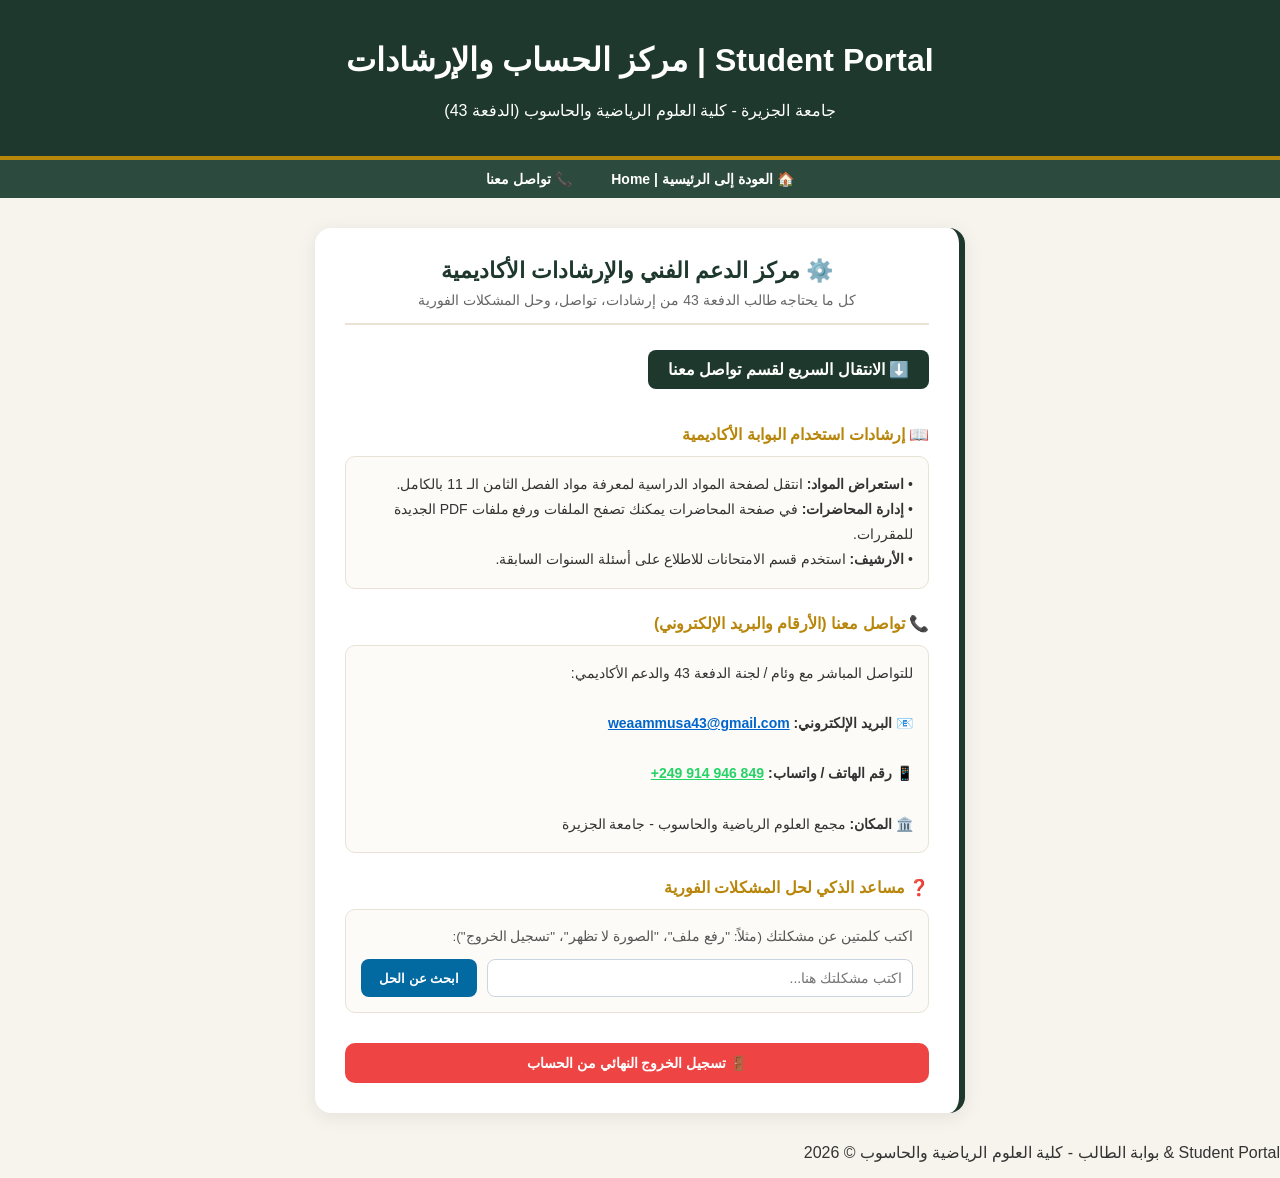
==== account.html @ d5df07d4 "Update account.html" ====
<!DOCTYPE html>
<html lang="ar" dir="rtl">

<head>
    <meta charset="UTF-8">
    <meta name="viewport" content="width=device-width, initial-scale=1.0">
    <title>Student Portal - إعدادات الحساب والمساعدة | Account & Help</title>
    <link rel="stylesheet" href="style.css">
    <style>
        /* إضافة خاصية الانتقال السلس عند الضغط على الروابط الداخلية */
        html {
            scroll-behavior: smooth;
        }

        .account-container {
            max-width: 650px;
            margin: 30px auto;
            background: #fff;
            padding: 30px;
            border-radius: 16px;
            box-shadow: 0 4px 20px rgba(0,0,0,0.08);
            border-right: 6px solid #1e382d;
        }

        .account-header {
            text-align: center;
            border-bottom: 2px solid #e8e3d5;
            padding-bottom: 15px;
            margin-bottom: 25px;
        }

        .account-header h2 {
            color: #1e382d;
            margin: 0 0 8px 0;
            font-size: 22px;
        }

        .account-header p {
            color: #666;
            font-size: 14px;
            margin: 0;
        }

        .menu-section {
            margin-bottom: 25px;
        }

        .menu-section h3 {
            color: #b8860b;
            font-size: 16px;
            margin-bottom: 12px;
            display: flex;
            align-items: center;
            gap: 8px;
        }

        .menu-box {
            background: #fdfbf7;
            border: 1px solid #e8e3d5;
            padding: 15px;
            border-radius: 10px;
            font-size: 14px;
            color: #333;
            line-height: 1.8;
        }

        /* تنسيق الأرقام والروابط التفاعلية */
        .interactive-link {
            color: #0066cc;
            text-decoration: underline;
            font-weight: bold;
        }
        .whatsapp-interactive {
            color: #25d366;
            text-decoration: underline;
            font-weight: bold;
            direction: ltr;
            unicode-bidi: embed;
            display: inline-block;
        }

        /* تنسيق أزرار التنقل السريع الداخلية إذا أردتِ استخدامها */
        .quick-nav-btn {
            display: inline-block;
            background-color: #1e382d;
            color: white;
            padding: 10px 20px;
            border-radius: 8px;
            text-decoration: none;
            font-weight: bold;
            margin-bottom: 20px;
        }
        .quick-nav-btn:hover {
            background-color: #2b533f;
        }

        /* تنسيق مربع البحث التفاعلي للمشكلات */
        .help-search-box {
            display: flex;
            gap: 10px;
            margin-top: 10px;
        }
        .help-search-box input {
            flex: 1;
            padding: 10px;
            border: 1px solid #cbd5e1;
            border-radius: 8px;
            font-size: 14px;
        }
        .help-search-box button {
            background: #0369a1;
            color: white;
            border: none;
            padding: 10px 18px;
            border-radius: 8px;
            cursor: pointer;
            font-weight: bold;
        }
        .help-search-box button:hover { background: #0284c7; }
        
        .solution-result {
            margin-top: 12px;
            padding: 12px;
            background: #e0f2fe;
            border-right: 4px solid #0284c7;
            border-radius: 6px;
            font-size: 13.5px;
            color: #0369a1;
            display: none;
        }

        .actions-grid {
            display: grid;
            grid-template-columns: 1fr;
            gap: 15px;
            margin-top: 30px;
        }

        .btn-logout {
            background: #ef4444;
            color: white;
            padding: 12px;
            border-radius: 10px;
            text-align: center;
            text-decoration: none;
            font-weight: bold;
            font-size: 14px;
            display: block;
            transition: background 0.3s;
        }
        .btn-logout:hover { background: #dc2626; }
    </style>
</head>

<body>

    <header>
        <h1>Student Portal | مركز الحساب والإرشادات</h1>
        <p>جامعة الجزيرة - كلية العلوم الرياضية والحاسوب (الدفعة 43)</p>
    </header>

    <nav>
        <ul>
            <li><a href="index.html">🏠 العودة إلى الرئيسية | Home</a></li>
            <!-- زر تواصل معنا في شريط التنقل العلوي ينقلك مباشرة للقسم في الأسفل -->
            <li><a href="#contact-section">📞 تواصل معنا</a></li>
        </ul>
    </nav>

    <main>
        <div class="account-container">
            
            <div class="account-header">
                <h2>⚙️ مركز الدعم الفني والإرشادات الأكاديمية</h2>
                <p>كل ما يحتاجه طالب الدفعة 43 من إرشادات، تواصل، وحل المشكلات الفورية</p>
            </div>

            <!-- زر سريع داخل الصفحة يوصلك لقسم التواصل أيضاً -->
            <a href="#contact-section" class="quick-nav-btn">⬇️ الانتقال السريع لقسم تواصل معنا</a>

            <!-- 1. صفحة الإرشادات ودليل الاستخدام -->
            <div class="menu-section">
                <h3>📖 إرشادات استخدام البوابة الأكاديمية</h3>
                <div class="menu-box">
                    • <strong>استعراض المواد:</strong> انتقل لصفحة المواد الدراسية لمعرفة مواد الفصل الثامن الـ 11 بالكامل.<br>
                    • <strong>إدارة المحاضرات:</strong> في صفحة المحاضرات يمكنك تصفح الملفات ورفع ملفات PDF الجديدة للمقررات.<br>
                    • <strong>الأرشيف:</strong> استخدم قسم الامتحانات للاطلاع على أسئلة السنوات السابقة.
                </div>
            </div>

            <!-- 2. قسم تواصل معنا (أعطيناه الـ id المطلوب عشان الزر ينقله ليهو تماماً) -->
            <div class="menu-section" id="contact-section">
                <h3>📞 تواصل معنا (الأرقام والبريد الإلكتروني)</h3>
                <div class="menu-box">
                    للتواصل المباشر مع وئام / لجنة الدفعة 43 والدعم الأكاديمي:<br><br>
                    
                    📧 <strong>البريد الإلكتروني:</strong> 
                    <a href="mailto:weaammusa43@gmail.com" class="interactive-link">weaammusa43@gmail.com</a><br><br>
                    
                    📱 <strong>رقم الهاتف / واتساب:</strong> 
                    <a href="https://wa.me/249914946849" target="_blank" class="whatsapp-interactive">+249 914 946 849</a><br><br>
                    
                    🏛️ <strong>المكان:</strong> مجمع العلوم الرياضية والحاسوب - جامعة الجزيرة
                </div>
            </div>

            <!-- 3. زر المساعدة التفاعلي (اكتب مشكلتك ويظهر حلها) -->
            <div class="menu-section">
                <h3>❓ مساعد الذكي لحل المشكلات الفورية</h3>
                <div class="menu-box">
                    <p style="margin: 0 0 8px 0; font-size: 13.5px; color: #555;">اكتب كلمتين عن مشكلتك (مثلاً: "رفع ملف"، "الصورة لا تظهر"، "تسجيل الخروج"):</p>
                    <div class="help-search-box">
                        <input type="text" id="problemInput" placeholder="اكتب مشكلتك هنا...">
                        <button onclick="findSolution()">ابحث عن الحل</button>
                    </div>
                    <div id="solutionBox" class="solution-result"></div>
                </div>
            </div>

            <!-- زر تسجيل الخروج النهائي -->
            <div class="actions-grid">
                <a href="login.html" onclick="return confirm('هل أنت متأكد من رغبتك في تسجيل الخروج النهائي من البوابة؟');" class="btn-logout">🚪 تسجيل الخروج النهائي من الحساب</a>
            </div>

        </div>
    </main>

    <footer>
        <p>Student Portal & بوابة الطالب - كلية العلوم الرياضية والحاسوب © 2026</p>
    </footer>

    <script>
        // دالة تفاعلية ذكية للبحث عن حل المشكلة
        function findSolution() {
            const input = document.getElementById('problemInput').value.trim().toLowerCase();
            const solutionBox = document.getElementById('solutionBox');
            
            if (input === "") {
                solutionBox.style.display = "block";
                solutionBox.innerHTML = "⚠️ الرجاء كتابة وصف قصير للمشكلة أولاً.";
                return;
            }

            let solutionText = "";

            if (input.includes("رفع") || input.includes("ملف") || input.includes("pdf")) {
                solutionText = "💡 <strong>الحل:</strong> يمكنك رفع ملفات PDF مباشرة عبر صفحة المحاضرات أو الامتحانات من خلال خانة 'رفع محاضرة جديدة' واختيار الملف ثم الضغط على زر الرفع.";
            } else if (input.includes("صورة") || input.includes("شعار")) {
                solutionText = "💡 <strong>الحل:</strong> تأكد أن الصورة مرفوعة داخل مجلد `image` باسم `image.jpg` وأن مسار الاستدعاء في الكود هو `image/image.jpg`.";
            } else if (input.includes("خروج") || input.includes("تسجيل")) {
                solutionText = "💡 <strong>الحل:</strong> يمكنك تسجيل الخروج الآمن في أي وقت بالضغط على زر 'تسجيل الخروج' الأحمر في أسفل هذه الصفحة أو من القائمة الرئيسية.";
            } else if (input.includes("جدول") || input.includes("مادة") || input.includes("مواد")) {
                solutionText = "💡 <strong>الحل:</strong> مواد الفصل الثامن الـ 11 موزعة بالكامل في صفحة 'المواد الدراسية' وصفحة 'المحاضرات' حسب الجدول الرسمي للكلية.";
            } else {
                solutionText = "💡 <strong>الحل العام:</strong> لم نتمكن من مطابقة مشكلتك بدقة، يمكنك مراسلتنا مباشرة عبر الواتساب أو البريد الإلكتروني الموضح أعلاه وسيقوم الدعم بمساعدتك فوراً!";
            }

            solutionBox.style.display = "block";
            solutionBox.innerHTML = solutionText;
        }
    </script>
</body>
</html>
---- style.css ----
/* ================= إعدادات التجاوب الشاملة لكل الشاشات ================= */
* {
    box-sizing: border-box;
}

body {
    font-family: 'Cairo', 'Segoe UI', Tahoma, Geneva, Verdana, sans-serif;
    background-color: #f7f4ed;
    color: #333;
    margin: 0;
    padding: 0;
    direction: rtl;
}

/* الهيدر المتجاوب */
header, .main-header {
    background-color: #1e382d;
    color: white;
    padding: 20px;
    text-align: center;
    position: relative;
    border-bottom: 4px solid #b8860b;
}

.header-buttons {
    position: absolute;
    top: 15px;
    right: 15px;
    left: 15px;
    display: flex;
    justify-content: space-between;
    align-items: center;
    gap: 8px;
}

/* الأزرار العلوية */
.logout-btn, .theme-toggle-btn, .lang-toggle-btn {
    background: rgba(255, 255, 255, 0.15);
    color: white;
    padding: 6px 12px;
    border-radius: 6px;
    border: 1px solid rgba(255, 255, 255, 0.3);
    font-size: 12px;
    cursor: pointer;
    text-decoration: none;
    transition: background 0.3s;
}

.logout-btn:hover, .theme-toggle-btn:hover, .lang-toggle-btn:hover {
    background: rgba(255, 255, 255, 0.3);
}

/* القائمة الرئيسية (Navigation) */
nav {
    background-color: #2c4a3e;
    padding: 10px;
}

nav ul {
    list-style: none;
    padding: 0;
    margin: 0;
    display: flex;
    justify-content: center;
    flex-wrap: wrap;
    gap: 15px;
}

nav ul li a {
    color: white;
    text-decoration: none;
    font-size: 14px;
    font-weight: 600;
    padding: 6px 12px;
    border-radius: 4px;
    transition: background 0.2s;
}

nav ul li a:hover {
    background-color: #b8860b;
}

/* المحتوى الرئيسي */
main {
    max-width: 1000px;
    margin: 20px auto;
    padding: 0 15px;
}

/* الجداول والبطاقات المتجاوبة لمنع الخروج عن الشاشة */
table {
    width: 100%;
    border-collapse: collapse;
    background: #fff;
    border-radius: 8px;
    overflow: hidden;
    margin-top: 15px;
    box-shadow: 0 4px 12px rgba(0,0,0,0.05);
}

/* ================= استعلامات الشاشات الصغيرة (Mobile Responsiveness) ================= */
@media (max-width: 768px) {
    header, .main-header {
        padding-top: 60px !important; /* لترك مساحة للأزرار في الموبايل */
    }

    .header-buttons {
        top: 10px;
        right: 10px;
        left: 10px;
    }

    .logout-btn, .theme-toggle-btn, .lang-toggle-btn {
        font-size: 11px !important;
        padding: 4px 8px !important;
    }

    h1 {
        font-size: 1.2rem;
    }

    header p {
        font-size: 0.8rem;
    }

    /* تحويل القائمة العلوية لتكون عمودية أو متراصة بمرونة على الموبايل */
    nav ul {
        flex-direction: column;
        align-items: center;
        gap: 8px;
    }

    /* جعل الجداول تتمرن أفقياً أو تصغر خطوطها لتناسب الشاشات الضيقة */
    table th, table td {
        padding: 10px 8px;
        font-size: 12.5px;
    }

    .admin-controls-box .input-group {
        flex-direction: column;
        align-items: stretch;
    }

    .admin-controls-box input[type="text"], 
    .admin-controls-box input[type="file"], 
    .admin-controls-box button {
        width: 100%;
    }
}
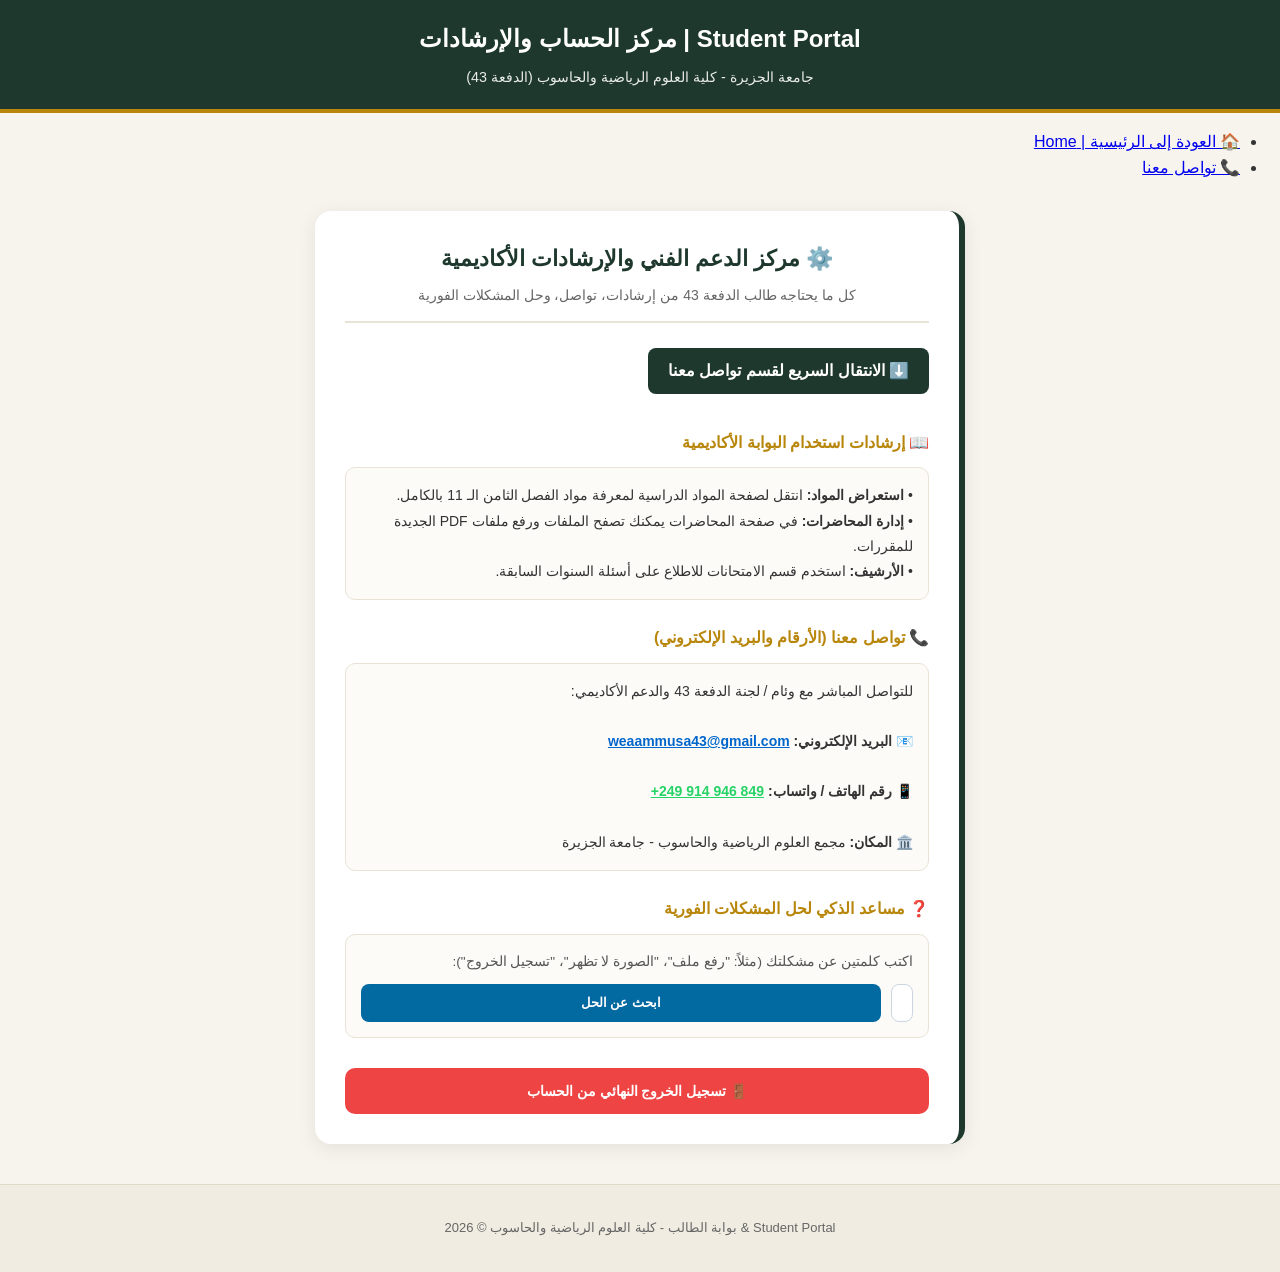
==== commit 3a96580a: "Update account.html" ====
--- a/account.html
+++ b/account.html
@@ -5,7 +5,8 @@
     <meta charset="UTF-8">
     <meta name="viewport" content="width=device-width, initial-scale=1.0">
     <title>Student Portal - إعدادات الحساب والمساعدة | Account & Help</title>
-    <link rel="stylesheet" href="style.css">
+<link rel="stylesheet" href="css/style.css">
+
     <style>
         /* إضافة خاصية الانتقال السلس عند الضغط على الروابط الداخلية */
         html {
--- a/css/style.css
+++ b/css/style.css
@@ -0,0 +1,265 @@
+/* ================= إعدادات التجاوب والشاملة لكل الصفحات ================= */
+* {
+    box-sizing: border-box;
+}
+
+body {
+    font-family: 'Cairo', 'Segoe UI', Tahoma, Geneva, Verdana, sans-serif;
+    background-color: #f7f4ed;
+    color: #333;
+    margin: 0;
+    padding: 0;
+    direction: rtl;
+    line-height: 1.6;
+}
+
+/* الهيدر المتجاوب الموحد لكل الصفحات */
+header, .main-header {
+    background-color: #1e382d;
+    color: white;
+    padding: 20px;
+    text-align: center;
+    position: relative;
+    border-bottom: 4px solid #b8860b;
+}
+
+header h1, .main-header h1 {
+    margin: 0 0 8px 0;
+    font-size: 1.5rem;
+}
+
+header p, .main-header p {
+    margin: 0;
+    font-size: 0.9rem;
+    opacity: 0.9;
+}
+
+/* الأزرار العلوية (إن وجدت في الهيدر) */
+.header-buttons {
+    position: absolute;
+    top: 15px;
+    right: 15px;
+    left: 15px;
+    display: flex;
+    justify-content: space-between;
+    align-items: center;
+    gap: 8px;
+}
+
+/* المحتوى الرئيسي */
+main {
+    max-width: 1000px;
+    margin: 20px auto;
+    padding: 0 15px;
+}
+
+/* البطاقات الترحيبية والمعلوماتية في كل الصفحات */
+.welcome-card, .content-card, .section-box {
+    background: #fff;
+    padding: 22px;
+    border-radius: 14px;
+    margin: 20px 0;
+    box-shadow: 0 4px 15px rgba(0, 0, 0, 0.05);
+    border: 1px solid rgba(184, 134, 11, 0.15);
+}
+
+.welcome-card h2, .content-card h2 {
+    color: #1e382d;
+    margin-top: 0;
+}
+
+/* ================= تنسيق الشعار (الصورة الدائرية البارزة) ================= */
+.hero-logo-container {
+    display: flex;
+    justify-content: center;
+    align-items: center;
+    margin: 15px 0;
+}
+
+.college-logo-large, .login-logo, img[src*="image.jpg"] {
+    width: 180px;
+    height: 180px;
+    border-radius: 50%;
+    object-fit: cover;
+    border: 5px solid #b8860b;
+    box-shadow: 0 6px 20px rgba(30, 56, 45, 0.35), 0 0 0 4px #1e382d;
+    transition: transform 0.3s ease, box-shadow 0.3s ease;
+}
+
+.college-logo-large:hover {
+    transform: scale(1.04);
+    box-shadow: 0 10px 25px rgba(184, 134, 11, 0.4), 0 0 0 4px #1e382d;
+}
+
+/* ================= محطة الإبداع والروابط السريعة (الصفحة الرئيسية) ================= */
+.creative-hub {
+    background: linear-gradient(135deg, #1e382d, #2c4a3e);
+    color: #f7f4ed;
+    padding: 30px;
+    border-radius: 16px;
+    box-shadow: 0 8px 24px rgba(0, 0, 0, 0.15);
+    margin-top: 25px;
+    text-align: center;
+    border-bottom: 5px solid #b8860b;
+    transition: transform 0.3s ease, box-shadow 0.3s ease;
+}
+
+.creative-hub:hover {
+    transform: translateY(-4px);
+    box-shadow: 0 12px 30px rgba(30, 56, 45, 0.25);
+}
+
+.creative-hub h3 {
+    color: #d4af37;
+    margin-top: 0;
+    font-size: 22px;
+    margin-bottom: 12px;
+}
+
+.quick-links-grid {
+    display: grid;
+    grid-template-columns: repeat(auto-fit, minmax(140px, 1fr));
+    gap: 12px;
+    margin-top: 20px;
+}
+
+.quick-link-btn {
+    background: rgba(255, 255, 255, 0.1);
+    color: #f7f4ed;
+    padding: 12px;
+    border-radius: 10px;
+    text-decoration: none;
+    font-weight: 600;
+    font-size: 14px;
+    border: 1px solid rgba(212, 175, 55, 0.3);
+    transition: all 0.3s ease;
+    display: block;
+    text-align: center;
+}
+
+.quick-link-btn:hover {
+    background: #b8860b;
+    color: #fff;
+    border-color: #b8860b;
+    transform: scale(1.03);
+}
+
+.quick-link-btn:active {
+    transform: scale(0.97);
+}
+
+/* زر تسجيل الخروج الخاص */
+.logout-quick-btn {
+    background: rgba(239, 68, 68, 0.2) !important;
+    border-color: rgba(239, 68, 68, 0.5) !important;
+}
+
+.logout-quick-btn:hover {
+    background: #ef4444 !important;
+    border-color: #ef4444 !important;
+}
+
+/* ================= تنسيق الجداول (صفحة الجداول، المواد، الامتحانات) ================= */
+table {
+    width: 100%;
+    border-collapse: collapse;
+    background: #fff;
+    border-radius: 10px;
+    overflow: hidden;
+    margin-top: 15px;
+    box-shadow: 0 4px 12px rgba(0, 0, 0, 0.05);
+}
+
+table th {
+    background-color: #1e382d;
+    color: white;
+    padding: 14px 15px;
+    text-align: right;
+    font-weight: 600;
+}
+
+table td {
+    padding: 12px 15px;
+    text-align: right;
+    border-bottom: 1px solid #eee;
+}
+
+table tr:hover {
+    background-color: #fcf9f2;
+}
+
+/* ================= النماذج وأزرار الإدخال (صفحة تسجيل الدخول والحساب) ================= */
+.form-group, .input-group {
+    margin-bottom: 15px;
+}
+
+input[type="text"], input[type="password"], input[type="email"], select, textarea {
+    width: 100%;
+    padding: 12px;
+    border-radius: 8px;
+    border: 1px solid #ccc;
+    background-color: #fff;
+    font-family: inherit;
+    font-size: 14px;
+    transition: border-color 0.3s;
+}
+
+input:focus, select:focus, textarea:focus {
+    border-color: #1e382d;
+    outline: none;
+    box-shadow: 0 0 0 3px rgba(30, 56, 45, 0.15);
+}
+
+button, .btn {
+    background-color: #1e382d;
+    color: white;
+    padding: 12px 20px;
+    border: none;
+    border-radius: 8px;
+    font-weight: 600;
+    cursor: pointer;
+    transition: background-color 0.3s, transform 0.2s;
+    width: 100%;
+}
+
+button:hover, .btn:hover {
+    background-color: #2c4a3e;
+    transform: translateY(-2px);
+}
+
+/* ================= الفوتر العام ================= */
+footer {
+    text-align: center;
+    padding: 20px;
+    color: #666;
+    font-size: 13px;
+    background-color: #f0ece1;
+    border-top: 1px solid #e2dac9;
+    margin-top: 40px;
+}
+
+/* ================= التجاوب مع شاشات الموبايل الصغيرة ================= */
+@media (max-width: 768px) {
+    header h1, .main-header h1 {
+        font-size: 1.2rem;
+    }
+
+    header p, .main-header p {
+        font-size: 0.8rem;
+    }
+
+    .college-logo-large, .login-logo, img[src*="image.jpg"] {
+        width: 130px;
+        height: 130px;
+        border-width: 4px;
+    }
+
+    .quick-links-grid {
+        grid-template-columns: 1fr;
+    }
+
+    table th, table td {
+        padding: 10px 8px;
+        font-size: 12.5px;
+    }
+}
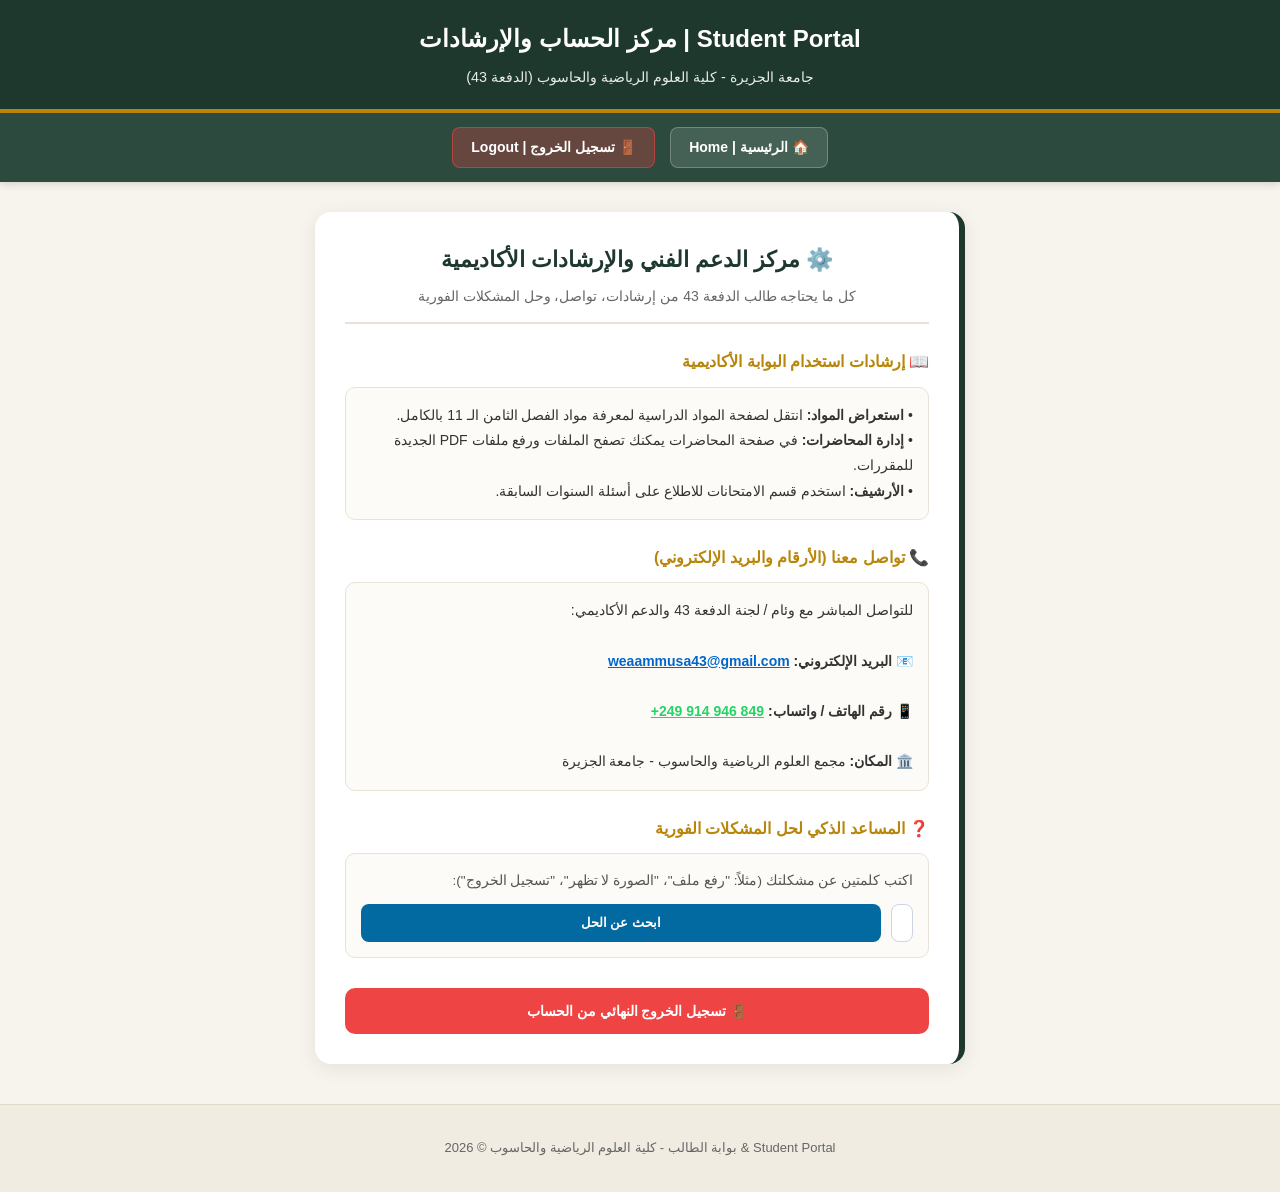
==== commit 7f3909dc: "Update account.html" ====
--- a/account.html
+++ b/account.html
@@ -5,7 +5,8 @@
     <meta charset="UTF-8">
     <meta name="viewport" content="width=device-width, initial-scale=1.0">
     <title>Student Portal - إعدادات الحساب والمساعدة | Account & Help</title>
-<link rel="stylesheet" href="css/style.css">
+    <!-- ربط ملف الـ CSS الخارجي الموحد -->
+    <link rel="stylesheet" href="css/style.css">
 
     <style>
         /* إضافة خاصية الانتقال السلس عند الضغط على الروابط الداخلية */
@@ -44,6 +45,7 @@
 
         .menu-section {
             margin-bottom: 25px;
+            scroll-margin-top: 25px; /* لضمان عدم اختفاء العنوان تحت الهيدر عند التمرير */
         }
 
         .menu-section h3 {
@@ -78,21 +80,6 @@
             direction: ltr;
             unicode-bidi: embed;
             display: inline-block;
-        }
-
-        /* تنسيق أزرار التنقل السريع الداخلية إذا أردتِ استخدامها */
-        .quick-nav-btn {
-            display: inline-block;
-            background-color: #1e382d;
-            color: white;
-            padding: 10px 20px;
-            border-radius: 8px;
-            text-decoration: none;
-            font-weight: bold;
-            margin-bottom: 20px;
-        }
-        .quick-nav-btn:hover {
-            background-color: #2b533f;
         }
 
         /* تنسيق مربع البحث التفاعلي للمشكلات */
@@ -150,6 +137,43 @@
             transition: background 0.3s;
         }
         .btn-logout:hover { background: #dc2626; }
+
+        /* شريط التنقل العلوي المتمركز في المنتصف للأزرار التفاعلية */
+        .portal-nav-bar {
+            background-color: #2c4a3e;
+            padding: 14px 20px;
+            display: flex;
+            justify-content: center;
+            align-items: center;
+            flex-wrap: wrap;
+            gap: 15px;
+            box-shadow: 0 2px 8px rgba(0,0,0,0.15);
+        }
+        .portal-nav-bar a {
+            color: white;
+            text-decoration: none;
+            font-size: 14px;
+            font-weight: 600;
+            padding: 8px 18px;
+            border-radius: 8px;
+            background: rgba(255, 255, 255, 0.12);
+            border: 1px solid rgba(255, 255, 255, 0.25);
+            transition: all 0.3s ease;
+            display: inline-block;
+        }
+        .portal-nav-bar a:hover {
+            background-color: #b8860b;
+            border-color: #b8860b;
+            transform: translateY(-2px);
+        }
+        .logout-nav-btn {
+            background: rgba(239, 68, 68, 0.3) !important;
+            border-color: rgba(239, 68, 68, 0.6) !important;
+        }
+        .logout-nav-btn:hover {
+            background: #ef4444 !important;
+            border-color: #ef4444 !important;
+        }
     </style>
 </head>
 
@@ -160,13 +184,11 @@
         <p>جامعة الجزيرة - كلية العلوم الرياضية والحاسوب (الدفعة 43)</p>
     </header>
 
-    <nav>
-        <ul>
-            <li><a href="index.html">🏠 العودة إلى الرئيسية | Home</a></li>
-            <!-- زر تواصل معنا في شريط التنقل العلوي ينقلك مباشرة للقسم في الأسفل -->
-            <li><a href="#contact-section">📞 تواصل معنا</a></li>
-        </ul>
-    </nav>
+    <!-- شريط الأزرار العلوي التفاعلي (الرئيسية وتسجيل الخروج في المنتصف) -->
+    <div class="portal-nav-bar">
+        <a href="index.html">🏠 الرئيسية | Home</a>
+        <a href="login.html" class="logout-nav-btn">🚪 تسجيل الخروج | Logout</a>
+    </div>
 
     <main>
         <div class="account-container">
@@ -176,11 +198,8 @@
                 <p>كل ما يحتاجه طالب الدفعة 43 من إرشادات، تواصل، وحل المشكلات الفورية</p>
             </div>
 
-            <!-- زر سريع داخل الصفحة يوصلك لقسم التواصل أيضاً -->
-            <a href="#contact-section" class="quick-nav-btn">⬇️ الانتقال السريع لقسم تواصل معنا</a>
-
-            <!-- 1. صفحة الإرشادات ودليل الاستخدام -->
-            <div class="menu-section">
+            <!-- 1. صفحة الإرشادات ودليل الاستخدام (أعطيناها id للانتقال إليها بدقة) -->
+            <div class="menu-section" id="guide-section">
                 <h3>📖 إرشادات استخدام البوابة الأكاديمية</h3>
                 <div class="menu-box">
                     • <strong>استعراض المواد:</strong> انتقل لصفحة المواد الدراسية لمعرفة مواد الفصل الثامن الـ 11 بالكامل.<br>
@@ -189,7 +208,7 @@
                 </div>
             </div>
 
-            <!-- 2. قسم تواصل معنا (أعطيناه الـ id المطلوب عشان الزر ينقله ليهو تماماً) -->
+            <!-- 2. قسم تواصل معنا (أعطيناه الـ id المطلوب عشان الزر ينقله ليهو تماماً وبسلاسة) -->
             <div class="menu-section" id="contact-section">
                 <h3>📞 تواصل معنا (الأرقام والبريد الإلكتروني)</h3>
                 <div class="menu-box">
@@ -205,9 +224,9 @@
                 </div>
             </div>
 
-            <!-- 3. زر المساعدة التفاعلي (اكتب مشكلتك ويظهر حلها) -->
-            <div class="menu-section">
-                <h3>❓ مساعد الذكي لحل المشكلات الفورية</h3>
+            <!-- 3. زر المساعدة التفاعلي (أعطيناه الـ id للوصول المباشر) -->
+            <div class="menu-section" id="help-section">
+                <h3>❓ المساعد الذكي لحل المشكلات الفورية</h3>
                 <div class="menu-box">
                     <p style="margin: 0 0 8px 0; font-size: 13.5px; color: #555;">اكتب كلمتين عن مشكلتك (مثلاً: "رفع ملف"، "الصورة لا تظهر"، "تسجيل الخروج"):</p>
                     <div class="help-search-box">
@@ -251,7 +270,7 @@
             } else if (input.includes("خروج") || input.includes("تسجيل")) {
                 solutionText = "💡 <strong>الحل:</strong> يمكنك تسجيل الخروج الآمن في أي وقت بالضغط على زر 'تسجيل الخروج' الأحمر في أسفل هذه الصفحة أو من القائمة الرئيسية.";
             } else if (input.includes("جدول") || input.includes("مادة") || input.includes("مواد")) {
-                solutionText = "💡 <strong>الحل:</strong> مواد الفصل الثامن الـ 11 موزعة بالكامل في صفحة 'المواد الدراسية' وصفحة 'المحاضرات' حسب الجدول الرسمي للكلية.";
+                solutionText = "💡 <strong>الحل:</strong> مواد الفصل الثامن الـ 11 موزعة بالكامل في صفحة 'المواد الدراسية' صفحة 'المحاضرات' حسب الجدول الرسمي للكلية.";
             } else {
                 solutionText = "💡 <strong>الحل العام:</strong> لم نتمكن من مطابقة مشكلتك بدقة، يمكنك مراسلتنا مباشرة عبر الواتساب أو البريد الإلكتروني الموضح أعلاه وسيقوم الدعم بمساعدتك فوراً!";
             }
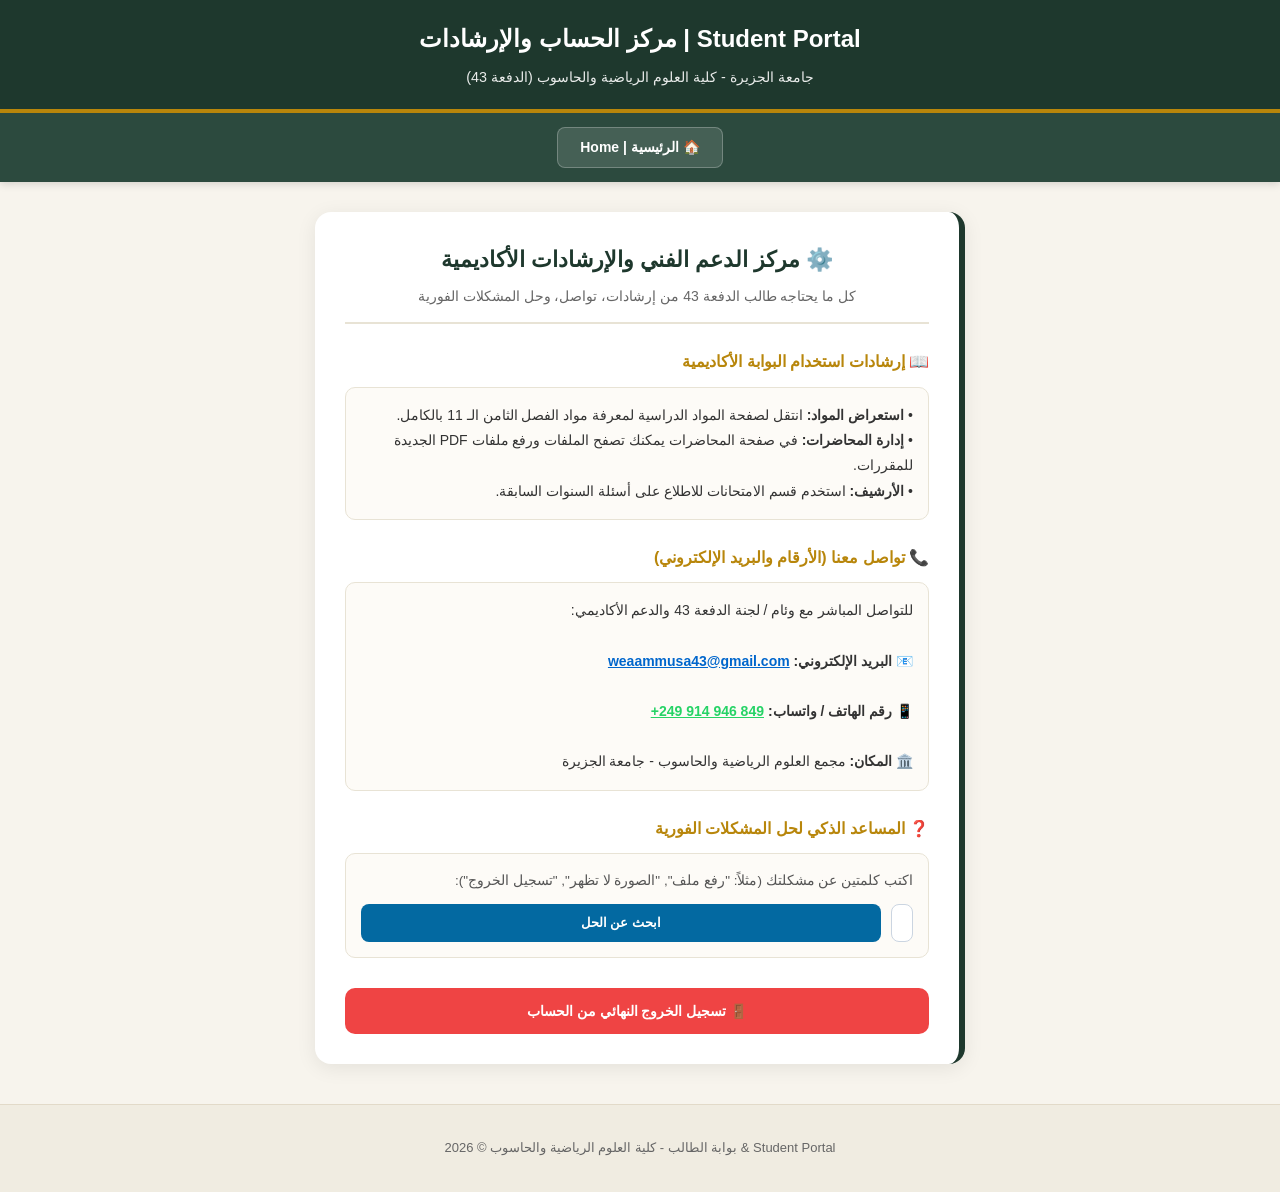
==== commit 6598288e: "Update account.html" ====
--- a/account.html
+++ b/account.html
@@ -138,15 +138,13 @@
         }
         .btn-logout:hover { background: #dc2626; }
 
-        /* شريط التنقل العلوي المتمركز في المنتصف للأزرار التفاعلية */
+        /* شريط التنقل العلوي المتمركز في المنتصف لزر الرئيسية فقط */
         .portal-nav-bar {
             background-color: #2c4a3e;
             padding: 14px 20px;
             display: flex;
             justify-content: center;
             align-items: center;
-            flex-wrap: wrap;
-            gap: 15px;
             box-shadow: 0 2px 8px rgba(0,0,0,0.15);
         }
         .portal-nav-bar a {
@@ -154,7 +152,7 @@
             text-decoration: none;
             font-size: 14px;
             font-weight: 600;
-            padding: 8px 18px;
+            padding: 8px 22px;
             border-radius: 8px;
             background: rgba(255, 255, 255, 0.12);
             border: 1px solid rgba(255, 255, 255, 0.25);
@@ -166,14 +164,6 @@
             border-color: #b8860b;
             transform: translateY(-2px);
         }
-        .logout-nav-btn {
-            background: rgba(239, 68, 68, 0.3) !important;
-            border-color: rgba(239, 68, 68, 0.6) !important;
-        }
-        .logout-nav-btn:hover {
-            background: #ef4444 !important;
-            border-color: #ef4444 !important;
-        }
     </style>
 </head>
 
@@ -184,10 +174,9 @@
         <p>جامعة الجزيرة - كلية العلوم الرياضية والحاسوب (الدفعة 43)</p>
     </header>
 
-    <!-- شريط الأزرار العلوي التفاعلي (الرئيسية وتسجيل الخروج في المنتصف) -->
+    <!-- شريط الأزرار العلوي (يحتوي على زر الرئيسية فقط متمركز في المنتصف) -->
     <div class="portal-nav-bar">
         <a href="index.html">🏠 الرئيسية | Home</a>
-        <a href="login.html" class="logout-nav-btn">🚪 تسجيل الخروج | Logout</a>
     </div>
 
     <main>
@@ -198,7 +187,7 @@
                 <p>كل ما يحتاجه طالب الدفعة 43 من إرشادات، تواصل، وحل المشكلات الفورية</p>
             </div>
 
-            <!-- 1. صفحة الإرشادات ودليل الاستخدام (أعطيناها id للانتقال إليها بدقة) -->
+            <!-- 1. صفحة الإرشادات ودليل الاستخدام -->
             <div class="menu-section" id="guide-section">
                 <h3>📖 إرشادات استخدام البوابة الأكاديمية</h3>
                 <div class="menu-box">
@@ -208,7 +197,7 @@
                 </div>
             </div>
 
-            <!-- 2. قسم تواصل معنا (أعطيناه الـ id المطلوب عشان الزر ينقله ليهو تماماً وبسلاسة) -->
+            <!-- 2. قسم تواصل معنا -->
             <div class="menu-section" id="contact-section">
                 <h3>📞 تواصل معنا (الأرقام والبريد الإلكتروني)</h3>
                 <div class="menu-box">
@@ -224,11 +213,11 @@
                 </div>
             </div>
 
-            <!-- 3. زر المساعدة التفاعلي (أعطيناه الـ id للوصول المباشر) -->
+            <!-- 3. زر المساعدة التفاعلي -->
             <div class="menu-section" id="help-section">
                 <h3>❓ المساعد الذكي لحل المشكلات الفورية</h3>
                 <div class="menu-box">
-                    <p style="margin: 0 0 8px 0; font-size: 13.5px; color: #555;">اكتب كلمتين عن مشكلتك (مثلاً: "رفع ملف"، "الصورة لا تظهر"، "تسجيل الخروج"):</p>
+                    <p style="margin: 0 0 8px 0; font-size: 13.5px; color: #555;">اكتب كلمتين عن مشكلتك (مثلاً: "رفع ملف", "الصورة لا تظهر", "تسجيل الخروج"):</p>
                     <div class="help-search-box">
                         <input type="text" id="problemInput" placeholder="اكتب مشكلتك هنا...">
                         <button onclick="findSolution()">ابحث عن الحل</button>
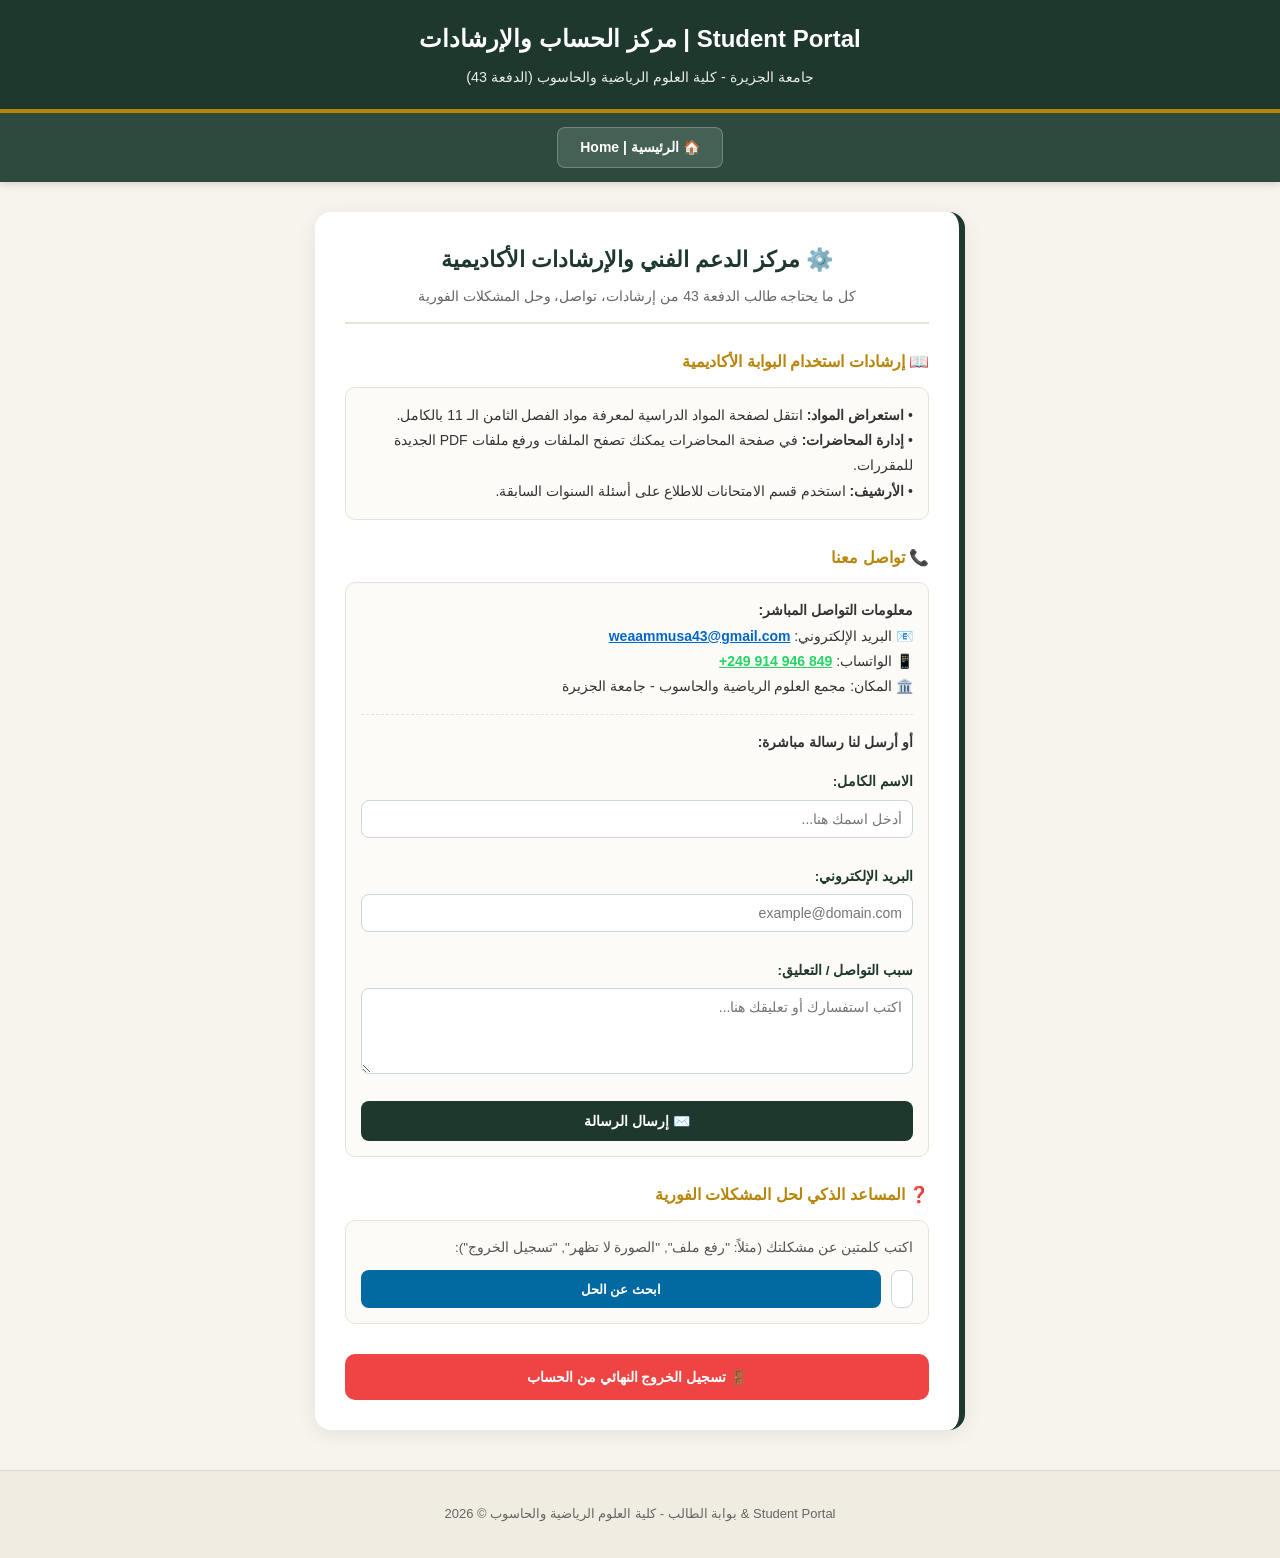
==== commit 204c3328: "Update account.html" ====
--- a/account.html
+++ b/account.html
@@ -80,6 +80,71 @@
             direction: ltr;
             unicode-bidi: embed;
             display: inline-block;
+        }
+
+        /* تنسيق نموذج تواصل معنا (Contact Form) */
+        .contact-form {
+            display: flex;
+            flex-direction: column;
+            gap: 12px;
+            margin-top: 15px;
+        }
+
+        .form-group {
+            display: flex;
+            flex-direction: column;
+            gap: 5px;
+        }
+
+        .form-group label {
+            font-weight: bold;
+            font-size: 13.5px;
+            color: #1e382d;
+        }
+
+        .form-group input, 
+        .form-group textarea {
+            width: 100%;
+            padding: 10px;
+            border: 1px solid #cbd5e1;
+            border-radius: 8px;
+            font-size: 14px;
+            box-sizing: border-box;
+            font-family: inherit;
+        }
+
+        .form-group input:focus, 
+        .form-group textarea:focus {
+            outline: none;
+            border-color: #b8860b;
+            box-shadow: 0 0 5px rgba(184, 134, 11, 0.3);
+        }
+
+        .btn-submit-contact {
+            background: #1e382d;
+            color: white;
+            border: none;
+            padding: 12px;
+            border-radius: 8px;
+            cursor: pointer;
+            font-weight: bold;
+            font-size: 14px;
+            transition: background 0.3s;
+        }
+
+        .btn-submit-contact:hover {
+            background: #b8860b;
+        }
+
+        .contact-status {
+            margin-top: 10px;
+            padding: 10px;
+            background: #dcfce7;
+            border-right: 4px solid #16a34a;
+            color: #15803d;
+            border-radius: 6px;
+            font-size: 13.5px;
+            display: none;
         }
 
         /* تنسيق مربع البحث التفاعلي للمشكلات */
@@ -197,19 +262,40 @@
                 </div>
             </div>
 
-            <!-- 2. قسم تواصل معنا -->
+            <!-- 2. قسم تواصل معنا المطور -->
             <div class="menu-section" id="contact-section">
-                <h3>📞 تواصل معنا (الأرقام والبريد الإلكتروني)</h3>
+                <h3>📞 تواصل معنا</h3>
                 <div class="menu-box">
-                    للتواصل المباشر مع وئام / لجنة الدفعة 43 والدعم الأكاديمي:<br><br>
+                    <strong>معلومات التواصل المباشر:</strong><br>
+                    📧 البريد الإلكتروني: <a href="mailto:weaammusa43@gmail.com" class="interactive-link">weaammusa43@gmail.com</a><br>
+                    📱 الواتساب: <a href="https://wa.me/249914946849" target="_blank" class="whatsapp-interactive">+249 914 946 849</a><br>
+                    🏛️ المكان: مجمع العلوم الرياضية والحاسوب - جامعة الجزيرة
                     
-                    📧 <strong>البريد الإلكتروني:</strong> 
-                    <a href="mailto:weaammusa43@gmail.com" class="interactive-link">weaammusa43@gmail.com</a><br><br>
+                    <hr style="border: 0; border-top: 1px dashed #e8e3d5; margin: 15px 0;">
+
+                    <strong>أو أرسل لنا رسالة مباشرة:</strong>
                     
-                    📱 <strong>رقم الهاتف / واتساب:</strong> 
-                    <a href="https://wa.me/249914946849" target="_blank" class="whatsapp-interactive">+249 914 946 849</a><br><br>
-                    
-                    🏛️ <strong>المكان:</strong> مجمع العلوم الرياضية والحاسوب - جامعة الجزيرة
+                    <!-- نموذج التواصل المطلوبة فيه الخانات -->
+                    <form class="contact-form" onsubmit="handleContactSubmit(event)">
+                        <div class="form-group">
+                            <label for="studentName">الاسم الكامل:</label>
+                            <input type="text" id="studentName" placeholder="أدخل اسمك هنا..." required>
+                        </div>
+                        
+                        <div class="form-group">
+                            <label for="studentEmail">البريد الإلكتروني:</label>
+                            <input type="email" id="studentEmail" placeholder="example@domain.com" required>
+                        </div>
+                        
+                        <div class="form-group">
+                            <label for="studentMessage">سبب التواصل / التعليق:</label>
+                            <textarea id="studentMessage" rows="4" placeholder="اكتب استفسارك أو تعليقك هنا..." required></textarea>
+                        </div>
+
+                        <button type="submit" class="btn-submit-contact">✉️ إرسال الرسالة</button>
+                    </form>
+
+                    <div id="contactStatus" class="contact-status"></div>
                 </div>
             </div>
 
@@ -239,6 +325,19 @@
     </footer>
 
     <script>
+        // دالة لمعالجة إرسال نموذج تواصل معنا
+        function handleContactSubmit(event) {
+            event.preventDefault(); // منع إعادة تحميل الصفحة
+            const name = document.getElementById('studentName').value;
+            const statusBox = document.getElementById('contactStatus');
+            
+            statusBox.style.display = "block";
+            statusBox.innerHTML = `✅ شكراً لك يا <strong>${name}</strong>! تم إرسال رسالتك بنجاح وسنقوم بالرد عليك في أقرب وقت.`;
+            
+            // إعادة تصفير النموذج
+            event.target.reset();
+        }
+
         // دالة تفاعلية ذكية للبحث عن حل المشكلة
         function findSolution() {
             const input = document.getElementById('problemInput').value.trim().toLowerCase();
